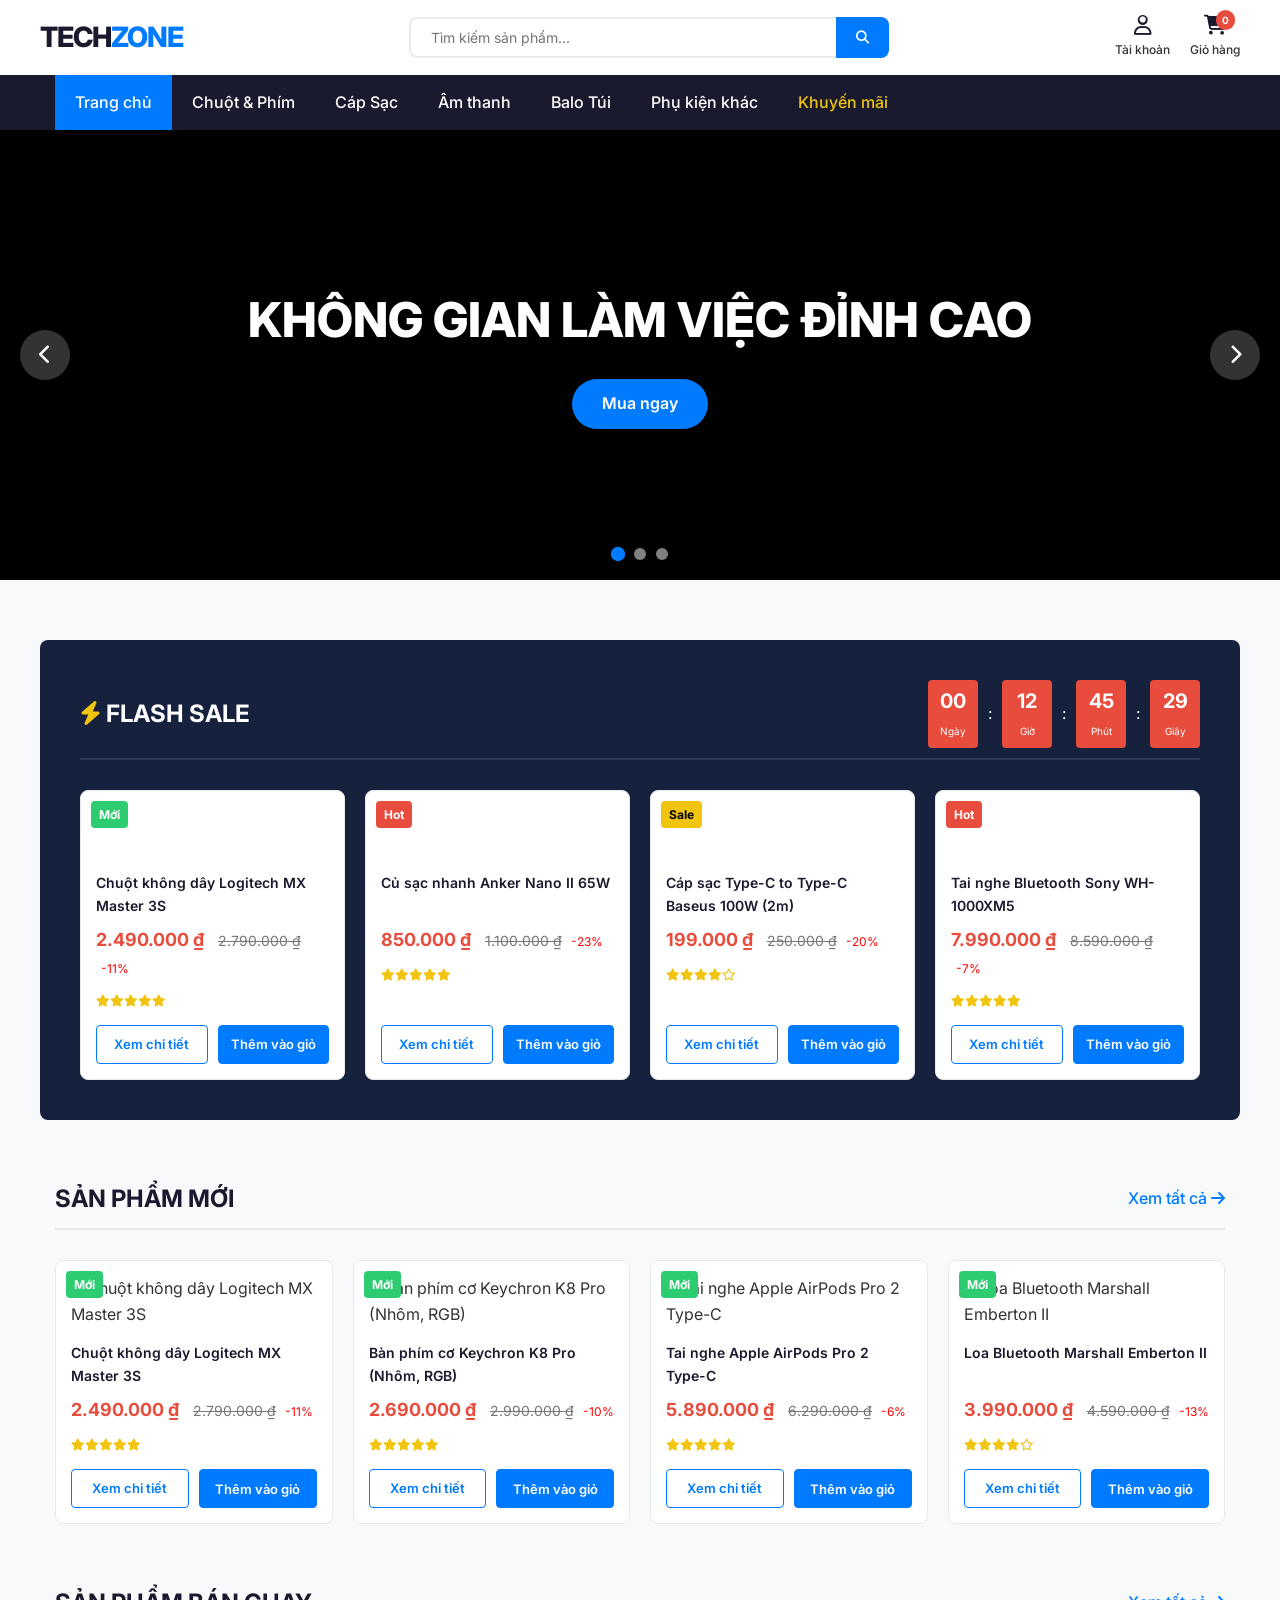
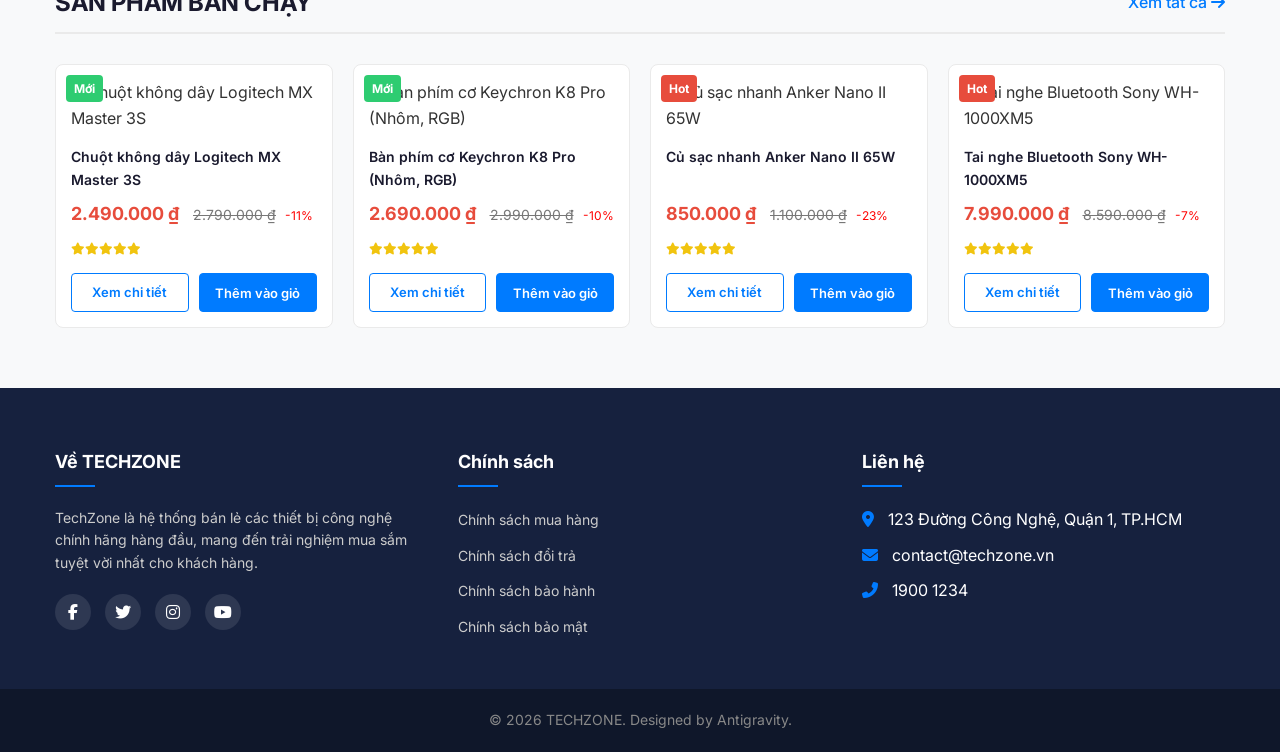
==== index.html @ b54c39be "Upload everything with correct structure" ====
<!DOCTYPE html>
<html lang="vi">
<head>
    <meta charset="UTF-8">
    <meta name="viewport" content="width=device-width, initial-scale=1.0">
    <title>TECHZONE - Cửa hàng thiết bị điện tử</title>
    <link rel="stylesheet" href="css/style.css">
    <link rel="stylesheet" href="css/responsive.css">
    <!-- Font Awesome -->
    <link rel="stylesheet" href="https://cdnjs.cloudflare.com/ajax/libs/font-awesome/6.4.0/css/all.min.css">
    <!-- Google Fonts -->
    <link href="https://fonts.googleapis.com/css2?family=Inter:wght@300;400;500;600;700&display=swap" rel="stylesheet">
</head>
<body>
    <!-- Header -->
    <header class="header">
        <div class="container header-container">
            <div class="logo">
                <a href="index.html">TECH<span>ZONE</span></a>
            </div>
            
            <div class="search-bar">
                <input type="text" id="searchInput" placeholder="Tìm kiếm sản phẩm...">
                <button id="searchBtn"><i class="fas fa-search"></i></button>
                <div id="searchResults" class="search-results"></div>
            </div>

            <div class="header-actions">
                <a href="login.html" class="action-btn" id="userBtn">
                    <i class="far fa-user"></i>
                    <span id="userNameDisplay">Tài khoản</span>
                </a>
                <a href="cart.html" class="action-btn">
                    <i class="fas fa-shopping-cart"></i>
                    Giỏ hàng
                    <span id="cartCount" class="badge">0</span>
                </a>
            </div>
        </div>
        
        <!-- Navigation -->
        <nav class="navbar">
            <div class="container">
                <ul class="nav-links">
                    <li><a href="index.html" class="active">Trang chủ</a></li>
                    <li><a href="products.html?category=mouse_keyboard">Chuột & Phím</a></li>
                    <li><a href="products.html?category=charger_cable">Cáp Sạc</a></li>
                    <li><a href="products.html?category=audio">Âm thanh</a></li>
                    <li><a href="products.html?category=bag">Balo Túi</a></li>
                    <li><a href="products.html?category=other">Phụ kiện khác</a></li>
                    <li><a href="products.html?sale=true" class="sale-link">Khuyến mãi</a></li>
                </ul>
            </div>
        </nav>
    </header>

    <!-- Slider / Banner -->
    <section class="banner-slider">
        <div class="slider-container" id="sliderContainer">
            <!-- Slides will be generated by JS -->
        </div>
        <button class="slider-btn prev-btn" id="prevBtn"><i class="fas fa-chevron-left"></i></button>
        <button class="slider-btn next-btn" id="nextBtn"><i class="fas fa-chevron-right"></i></button>
        <div class="slider-dots" id="sliderDots"></div>
    </section>

    <!-- Flash Sale Countdown -->
    <section class="flash-sale container section">
        <div class="section-header">
            <h2><i class="fas fa-bolt" style="color: #f1c40f;"></i> FLASH SALE</h2>
            <div class="countdown" id="countdown">
                <div class="time-box"><span id="days">00</span><small>Ngày</small></div>
                <span>:</span>
                <div class="time-box"><span id="hours">00</span><small>Giờ</small></div>
                <span>:</span>
                <div class="time-box"><span id="minutes">00</span><small>Phút</small></div>
                <span>:</span>
                <div class="time-box"><span id="seconds">00</span><small>Giây</small></div>
            </div>
        </div>
        <div class="product-grid" id="flashSaleProducts">
            <!-- Products injected by JS -->
        </div>
    </section>

    <!-- New Products -->
    <section class="new-products container section">
        <div class="section-header">
            <h2>SẢN PHẨM MỚI</h2>
            <a href="products.html?new=true" class="view-all">Xem tất cả <i class="fas fa-arrow-right"></i></a>
        </div>
        <div class="product-grid" id="newProducts">
            <!-- Products injected by JS -->
        </div>
    </section>

    <!-- Best Sellers -->
    <section class="best-sellers container section">
        <div class="section-header">
            <h2>SẢN PHẨM BÁN CHẠY</h2>
            <a href="products.html" class="view-all">Xem tất cả <i class="fas fa-arrow-right"></i></a>
        </div>
        <div class="product-grid" id="bestSellerProducts">
            <!-- Products injected by JS -->
        </div>
    </section>

    <!-- Footer -->
    <footer class="footer">
        <div class="container footer-container">
            <div class="footer-col">
                <h3>Về TECHZONE</h3>
                <p>TechZone là hệ thống bán lẻ các thiết bị công nghệ chính hãng hàng đầu, mang đến trải nghiệm mua sắm tuyệt vời nhất cho khách hàng.</p>
                <div class="social-links">
                    <a href="#"><i class="fab fa-facebook-f"></i></a>
                    <a href="#"><i class="fab fa-twitter"></i></a>
                    <a href="#"><i class="fab fa-instagram"></i></a>
                    <a href="#"><i class="fab fa-youtube"></i></a>
                </div>
            </div>
            <div class="footer-col">
                <h3>Chính sách</h3>
                <ul>
                    <li><a href="#">Chính sách mua hàng</a></li>
                    <li><a href="#">Chính sách đổi trả</a></li>
                    <li><a href="#">Chính sách bảo hành</a></li>
                    <li><a href="#">Chính sách bảo mật</a></li>
                </ul>
            </div>
            <div class="footer-col">
                <h3>Liên hệ</h3>
                <ul>
                    <li><i class="fas fa-map-marker-alt"></i> 123 Đường Công Nghệ, Quận 1, TP.HCM</li>
                    <li><i class="fas fa-envelope"></i> contact@techzone.vn</li>
                    <li><i class="fas fa-phone-alt"></i> 1900 1234</li>
                </ul>
            </div>
        </div>
        <div class="footer-bottom">
            <p>&copy; 2026 TECHZONE. Designed by Antigravity.</p>
        </div>
    </footer>

    <!-- Scripts -->
    <script src="js/data.js"></script>
    <script src="js/main.js"></script>
    <script src="js/slider.js"></script>
    <script src="js/cart.js"></script>
</body>
</html>
---- css/style.css ----
:root {
    --primary-color: #007bff;
    --secondary-color: #f1c40f;
    --dark-color: #1a1a2e;
    --darker-color: #16213e;
    --light-color: #f8f9fa;
    --text-color: #333;
    --text-light: #777;
    --white: #ffffff;
    --danger: #e74c3c;
    --success: #2ecc71;
    --border: #eaeaea;
    --shadow: 0 4px 15px rgba(0, 0, 0, 0.05);
    --shadow-hover: 0 10px 25px rgba(0, 0, 0, 0.1);
    --transition: all 0.3s ease;
    --radius: 8px;
}

* {
    margin: 0;
    padding: 0;
    box-sizing: border-box;
    font-family: 'Inter', sans-serif;
}

body {
    background-color: var(--light-color);
    color: var(--text-color);
    line-height: 1.6;
}

a {
    text-decoration: none;
    color: inherit;
}

ul {
    list-style: none;
}

.container {
    max-width: 1200px;
    margin: 0 auto;
    padding: 0 15px;
}

/* Header */
.header {
    background-color: var(--white);
    box-shadow: 0 2px 10px rgba(0,0,0,0.05);
    position: sticky;
    top: 0;
    z-index: 1000;
}

.header-container {
    display: flex;
    justify-content: space-between;
    align-items: center;
    padding: 15px 0;
}

.logo a {
    font-size: 28px;
    font-weight: 800;
    color: var(--dark-color);
    letter-spacing: -1px;
}

.logo span {
    color: var(--primary-color);
}

.search-bar {
    display: flex;
    position: relative;
    width: 40%;
}

.search-bar input {
    width: 100%;
    padding: 10px 20px;
    border: 2px solid var(--border);
    border-right: none;
    border-radius: var(--radius) 0 0 var(--radius);
    outline: none;
    font-size: 14px;
    transition: var(--transition);
}

.search-bar input:focus {
    border-color: var(--primary-color);
}

.search-bar button {
    padding: 10px 20px;
    background-color: var(--primary-color);
    color: var(--white);
    border: none;
    border-radius: 0 var(--radius) var(--radius) 0;
    cursor: pointer;
    transition: var(--transition);
}

.search-bar button:hover {
    background-color: #0069d9;
}

.search-results {
    position: absolute;
    top: 100%;
    left: 0;
    width: 100%;
    background: var(--white);
    border-radius: 0 0 var(--radius) var(--radius);
    box-shadow: var(--shadow);
    z-index: 10;
    max-height: 300px;
    overflow-y: auto;
    display: none;
}
.search-results.active { display: block; }
.search-result-item {
    display: flex;
    align-items: center;
    padding: 10px;
    border-bottom: 1px solid var(--border);
    transition: var(--transition);
}
.search-result-item:hover { background-color: #f1f1f1; }
.search-result-item img { width: 40px; height: 40px; object-fit: contain; margin-right: 10px; }

.header-actions {
    display: flex;
    gap: 20px;
}

.action-btn {
    display: flex;
    flex-direction: column;
    align-items: center;
    font-size: 12px;
    font-weight: 500;
    position: relative;
    transition: var(--transition);
}

.action-btn i {
    font-size: 20px;
    margin-bottom: 5px;
    color: var(--dark-color);
}

.action-btn:hover {
    color: var(--primary-color);
}
.action-btn:hover i {
    color: var(--primary-color);
}

.badge {
    position: absolute;
    top: -5px;
    right: 5px;
    background-color: var(--danger);
    color: var(--white);
    font-size: 10px;
    padding: 2px 6px;
    border-radius: 10px;
    font-weight: bold;
}

/* Navbar */
.navbar {
    background-color: var(--dark-color);
}

.nav-links {
    display: flex;
}

.nav-links li a {
    display: block;
    padding: 15px 20px;
    color: var(--white);
    font-weight: 500;
    transition: var(--transition);
}

.nav-links li a:hover, .nav-links li a.active {
    background-color: var(--primary-color);
}

.sale-link {
    color: var(--secondary-color) !important;
}

/* Slider */
.banner-slider {
    position: relative;
    width: 100%;
    height: 450px;
    overflow: hidden;
    background: #000;
}

.slider-container {
    display: flex;
    height: 100%;
    transition: transform 0.5s ease-in-out;
}

.slide {
    min-width: 100%;
    height: 100%;
    position: relative;
    display: flex;
    align-items: center;
    justify-content: center;
    background-size: cover;
    background-position: center;
}
.slide::before {
    content: '';
    position: absolute;
    top:0; left:0; width:100%; height:100%;
    background: rgba(0,0,0,0.4);
}

.slide-content {
    position: relative;
    text-align: center;
    color: var(--white);
    z-index: 2;
}

.slide-content h2 {
    font-size: 48px;
    font-weight: 800;
    margin-bottom: 20px;
    text-shadow: 2px 2px 4px rgba(0,0,0,0.5);
    transform: translateY(20px);
    opacity: 0;
    animation: fadeInUp 0.8s forwards 0.2s;
}

.btn {
    display: inline-block;
    padding: 12px 30px;
    background-color: var(--primary-color);
    color: var(--white);
    border-radius: 30px;
    font-weight: 600;
    font-size: 16px;
    border: none;
    cursor: pointer;
    transition: var(--transition);
    transform: translateY(20px);
    opacity: 0;
    animation: fadeInUp 0.8s forwards 0.4s;
}

.btn:hover {
    background-color: #0056b3;
    transform: translateY(-2px);
    box-shadow: 0 5px 15px rgba(0,123,255,0.4);
}

@keyframes fadeInUp {
    to { transform: translateY(0); opacity: 1; }
}

.slider-btn {
    position: absolute;
    top: 50%;
    transform: translateY(-50%);
    background: rgba(255,255,255,0.2);
    color: white;
    border: none;
    width: 50px;
    height: 50px;
    border-radius: 50%;
    font-size: 20px;
    cursor: pointer;
    transition: var(--transition);
    z-index: 5;
}
.slider-btn:hover { background: var(--primary-color); }
.prev-btn { left: 20px; }
.next-btn { right: 20px; }

.slider-dots {
    position: absolute;
    bottom: 20px;
    left: 50%;
    transform: translateX(-50%);
    display: flex;
    gap: 10px;
    z-index: 5;
}
.dot {
    width: 12px;
    height: 12px;
    border-radius: 50%;
    background: rgba(255,255,255,0.5);
    cursor: pointer;
    transition: var(--transition);
}
.dot.active { background: var(--primary-color); transform: scale(1.2); }

/* Sections */
.section { margin: 60px auto; }
.section-header {
    display: flex;
    justify-content: space-between;
    align-items: center;
    margin-bottom: 30px;
    border-bottom: 2px solid var(--border);
    padding-bottom: 10px;
}
.section-header h2 { font-size: 24px; color: var(--dark-color); }
.view-all { color: var(--primary-color); font-weight: 500; }
.view-all:hover { text-decoration: underline; }

/* Product Grid */
.product-grid {
    display: grid;
    grid-template-columns: repeat(auto-fill, minmax(220px, 1fr));
    gap: 20px;
}

/* Product Card */
.product-card {
    background: var(--white);
    border-radius: var(--radius);
    padding: 15px;
    position: relative;
    border: 1px solid var(--border);
    transition: var(--transition);
    display: flex;
    flex-direction: column;
}
.product-card:hover {
    transform: translateY(-5px);
    box-shadow: var(--shadow-hover);
    border-color: var(--primary-color);
}
.product-badge {
    position: absolute;
    top: 10px; left: 10px;
    padding: 4px 8px;
    border-radius: 4px;
    font-size: 12px;
    font-weight: bold;
    color: white;
    z-index: 2;
}
.badge-new { background: var(--success); }
.badge-hot { background: var(--danger); }
.badge-sale { background: var(--secondary-color); color: #000; }

.product-img {
    width: 100%;
    height: 200px;
    object-fit: contain;
    margin-bottom: 15px;
    transition: transform 0.5s ease;
}
.product-card:hover .product-img { transform: scale(1.05); }

.product-name {
    font-size: 14px;
    font-weight: 600;
    margin-bottom: 10px;
    color: var(--dark-color);
    display: -webkit-box;
    -webkit-line-clamp: 2;
    -webkit-box-orient: vertical;
    overflow: hidden;
    height: 44px;
}

.product-price-wrapper {
    margin-bottom: 10px;
}
.product-price { font-size: 18px; font-weight: 700; color: var(--danger); }
.product-old-price { font-size: 14px; color: var(--text-light); text-decoration: line-through; margin-left: 10px; }

.product-rating { color: #f1c40f; font-size: 12px; margin-bottom: 15px; }

.product-actions { display: flex; gap: 10px; margin-top: auto; }
.btn-outline {
    flex: 1; text-align: center; padding: 8px;
    border: 1px solid var(--primary-color);
    color: var(--primary-color);
    border-radius: 4px; font-size: 13px; font-weight: 600;
    transition: var(--transition); background: transparent; cursor: pointer;
}
.btn-outline:hover { background: var(--primary-color); color: white; }
.btn-fill {
    flex: 1; text-align: center; padding: 8px;
    border: 1px solid var(--primary-color);
    background: var(--primary-color);
    color: white;
    border-radius: 4px; font-size: 13px; font-weight: 600;
    transition: var(--transition); cursor: pointer;
}
.btn-fill:hover { background: #0056b3; }

/* Countdown */
.flash-sale { background: #16213e; padding: 40px; border-radius: var(--radius); color: white; }
.flash-sale .section-header { border-bottom-color: rgba(255,255,255,0.1); }
.flash-sale h2 { color: white; }
.countdown { display: flex; align-items: center; gap: 10px; }
.time-box {
    background: var(--danger); padding: 5px 10px; border-radius: 4px;
    text-align: center; min-width: 50px;
}
.time-box span { font-size: 20px; font-weight: bold; display: block; }
.time-box small { font-size: 10px; }

/* Footer */
.footer { background: var(--darker-color); color: white; padding-top: 60px; }
.footer-container { display: grid; grid-template-columns: repeat(3, 1fr); gap: 40px; margin-bottom: 40px; }
.footer-col h3 { font-size: 18px; margin-bottom: 20px; position: relative; padding-bottom: 10px; }
.footer-col h3::after { content: ''; position: absolute; bottom: 0; left: 0; width: 40px; height: 2px; background: var(--primary-color); }
.footer-col p { color: #ccc; margin-bottom: 20px; font-size: 14px; }
.social-links a { display: inline-flex; justify-content: center; align-items: center; width: 36px; height: 36px; background: rgba(255,255,255,0.1); border-radius: 50%; margin-right: 10px; transition: var(--transition); }
.social-links a:hover { background: var(--primary-color); }
.footer-col ul li { margin-bottom: 10px; }
.footer-col ul li a { color: #ccc; transition: var(--transition); font-size: 14px; }
.footer-col ul li a:hover { color: var(--primary-color); padding-left: 5px; }
.footer-col ul li i { margin-right: 10px; color: var(--primary-color); }
.footer-bottom { text-align: center; padding: 20px; background: #0f172a; font-size: 14px; color: #888; }
---- css/responsive.css ----
/* Responsive Styles */

/* TABLET (max-width: 992px) */
@media (max-width: 992px) {
    .header-container { flex-wrap: wrap; gap: 15px; }
    .search-bar { width: 100%; order: 3; }
    
    .footer-container { grid-template-columns: repeat(2, 1fr); gap: 30px; }
    
    .page-layout { flex-direction: column; }
    .sidebar { width: 100%; margin-bottom: 20px; display: flex; flex-wrap: wrap; gap: 20px; }
    .filter-group { flex: 1; min-width: 200px; margin-bottom: 0; }
    
    .product-detail-container { flex-direction: column; }
    
    .checkout-layout { flex-direction: column; }
}

/* MOBILE (max-width: 768px) */
@media (max-width: 768px) {
    .nav-links { overflow-x: auto; white-space: nowrap; -webkit-overflow-scrolling: touch; }
    .nav-links li a { padding: 12px 15px; font-size: 14px; }
    
    .slide-content h2 { font-size: 28px; }
    .btn { padding: 10px 20px; font-size: 14px; }
    .banner-slider { height: 300px; }
    
    .product-grid { grid-template-columns: repeat(2, 1fr); gap: 10px; }
    .product-card { padding: 10px; }
    .product-name { font-size: 13px; height: 38px; }
    .product-price { font-size: 15px; }
    
    .footer-container { grid-template-columns: 1fr; }
    
    .section-header { flex-direction: column; align-items: flex-start; gap: 10px; }
    .flash-sale { padding: 20px; }
    .countdown .time-box span { font-size: 16px; }
    
    .cart-table thead { display: none; }
    .cart-table, .cart-table tbody, .cart-table tr, .cart-table td { display: block; width: 100%; }
    .cart-table tr { margin-bottom: 15px; border: 1px solid var(--border); padding: 10px; border-radius: var(--radius); }
    .cart-table td { text-align: right; padding-left: 50%; position: relative; border: none; }
    .cart-table td::before { content: attr(data-label); position: absolute; left: 10px; width: 45%; text-align: left; font-weight: bold; }
    .cart-product-info { flex-direction: column; align-items: flex-end; }
}

/* EXTRA SMALL MOBILE (max-width: 480px) */
@media (max-width: 480px) {
    .product-grid { grid-template-columns: 1fr; }
    .slider-btn { display: none; }
    .header-actions .action-btn span:not(.badge) { display: none; }
    
    .detail-info h1 { font-size: 22px; }
    .price-box .price { font-size: 24px; }
}
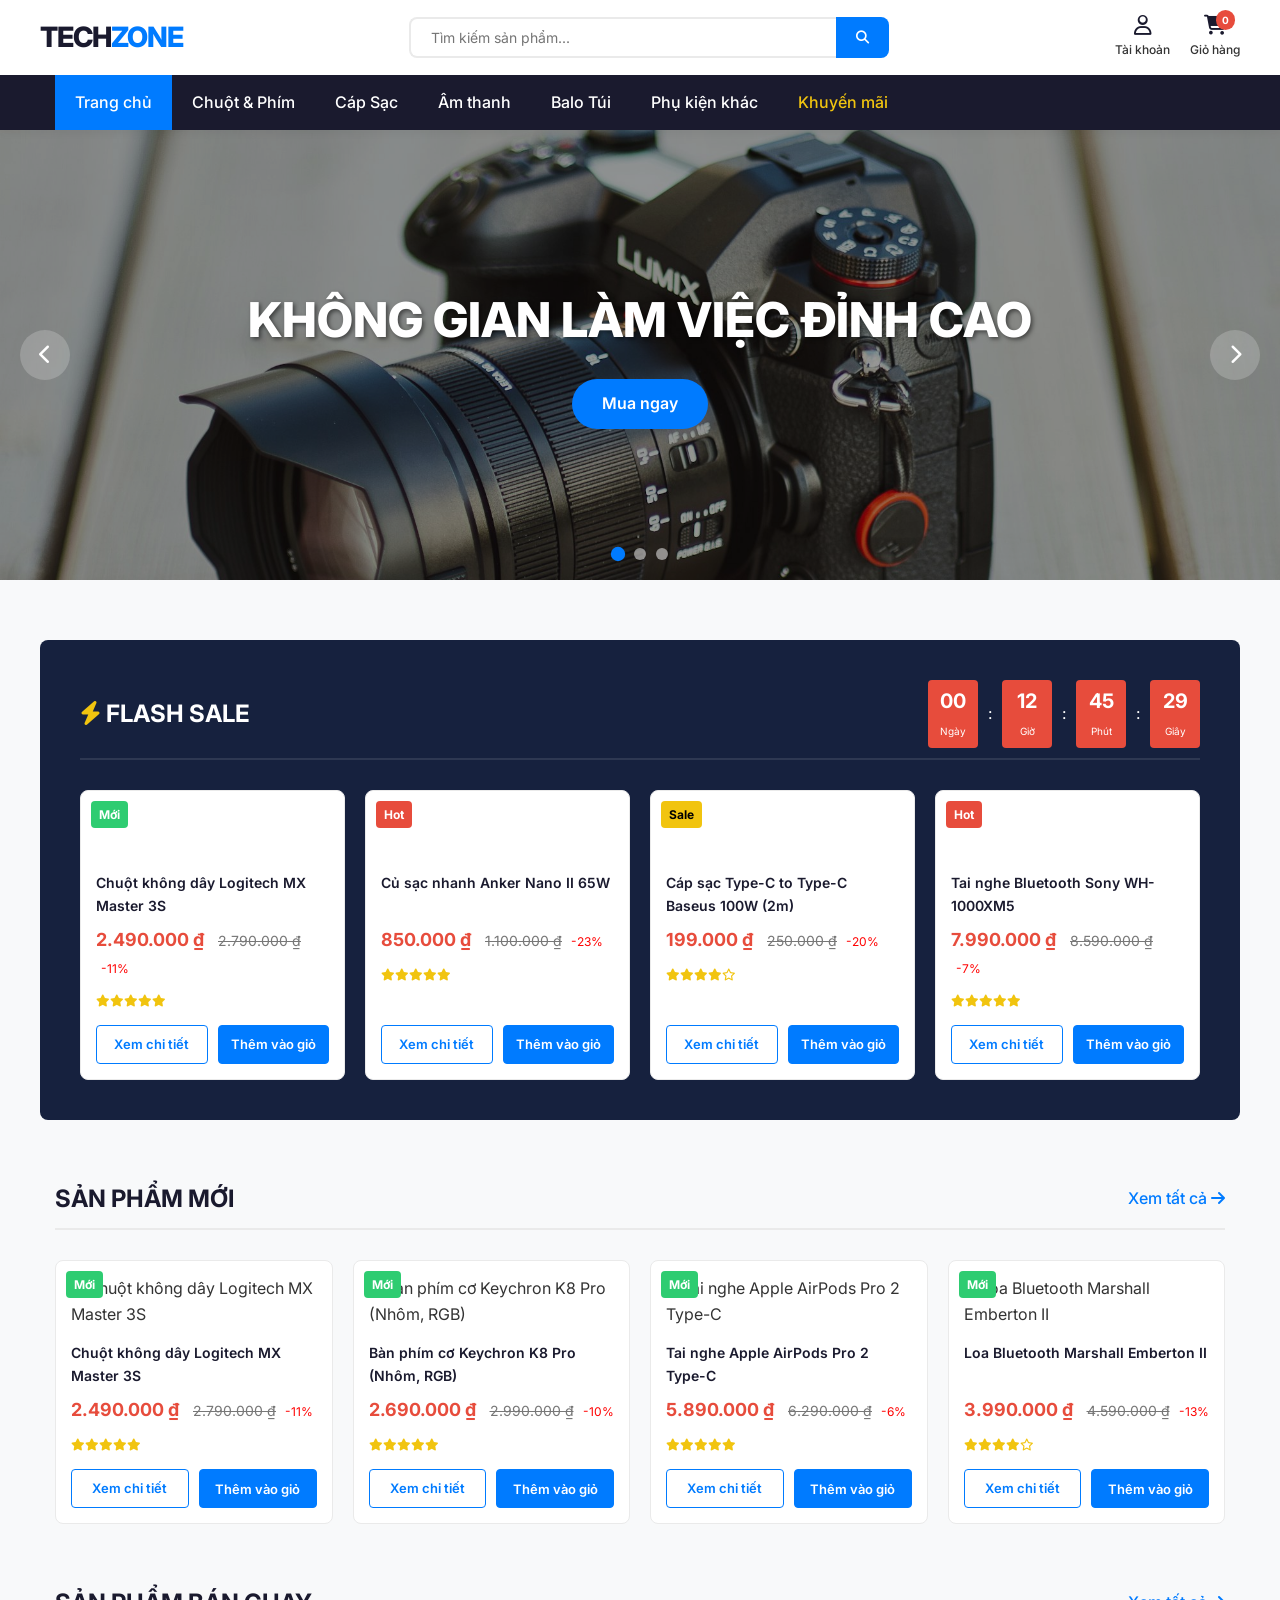
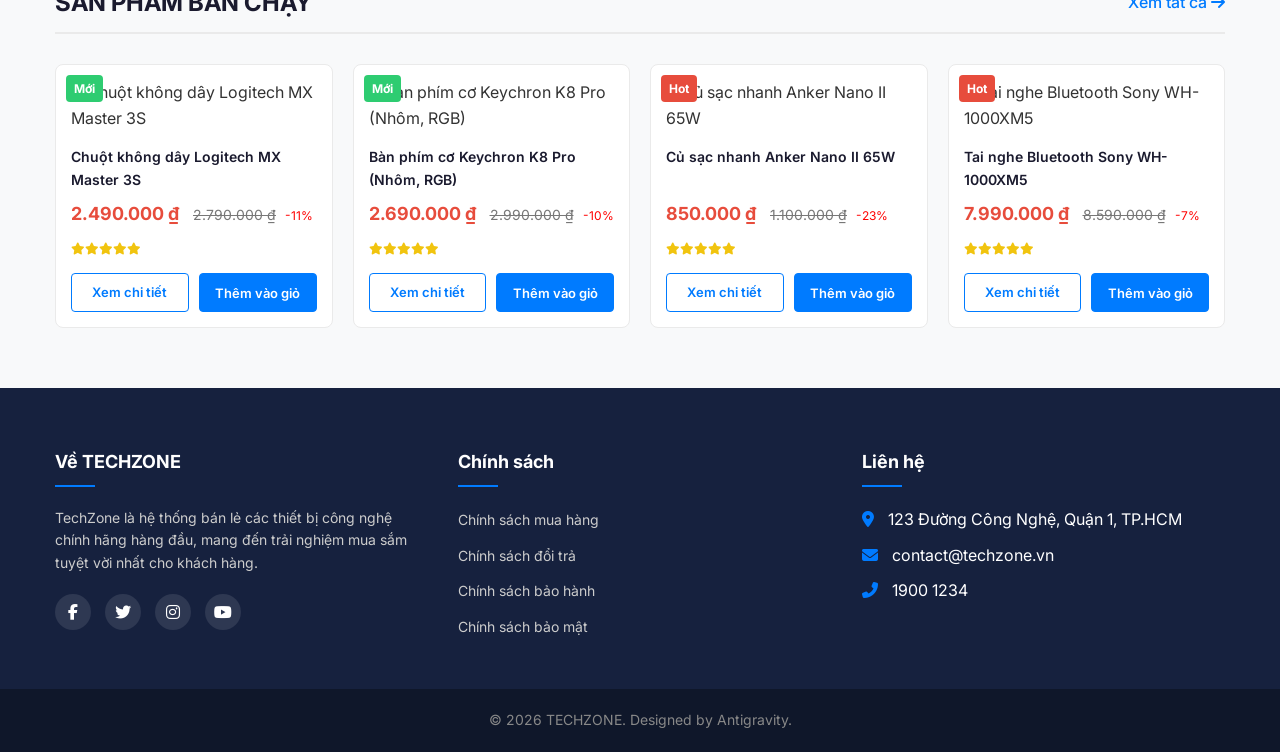
==== commit 51d9290d: "Fix slider images blocking by using local images and cache bust" ====
--- a/index.html
+++ b/index.html
@@ -142,9 +142,9 @@
     </footer>
 
     <!-- Scripts -->
-    <script src="js/data.js"></script>
-    <script src="js/main.js"></script>
-    <script src="js/slider.js"></script>
-    <script src="js/cart.js"></script>
+    <script src="js/data.js?v=4"></script>
+    <script src="js/main.js?v=4"></script>
+    <script src="js/slider.js?v=4"></script>
+    <script src="js/cart.js?v=4"></script>
 </body>
 </html>
